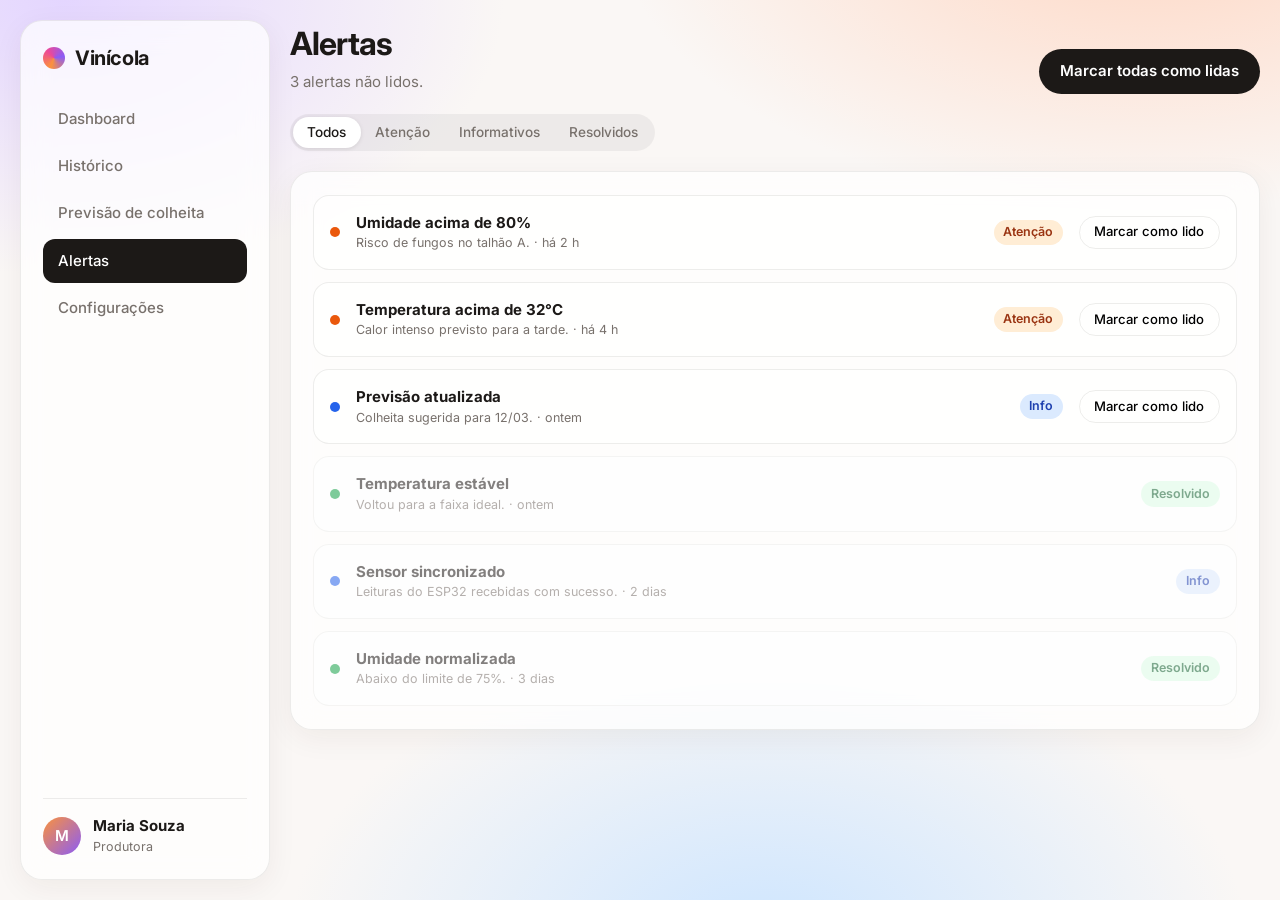
==== alertas.html @ 97172176 "atualização do front end" ====
<!DOCTYPE html>
<html lang="pt-BR">
<head>
  <meta charset="utf-8">
  <meta name="viewport" content="width=device-width, initial-scale=1">
  <title>Alertas · Vinícola</title>
  <link rel="preconnect" href="https://fonts.googleapis.com">
  <link rel="stylesheet" href="https://fonts.googleapis.com/css2?family=Inter:wght@400;500;600;700&display=swap">
  <link rel="stylesheet" href="css/style.css">
</head>
<body>
  <div class="app">
    <aside class="side card" id="menu"></aside>

    <main>
      <header class="topo">
        <div>
          <h1>Alertas</h1>
          <p class="sub" id="resumo"></p>
        </div>
        <button class="pill" id="todas">Marcar todas como lidas</button>
      </header>

      <div class="seg" id="filtros">
        <button class="on" data-f="todos">Todos</button>
        <button data-f="warn">Atenção</button>
        <button data-f="info">Informativos</button>
        <button data-f="ok">Resolvidos</button>
      </div>

      <section class="card"><div class="lista" id="lista"></div></section>
    </main>
  </div>

  <script src="js/layout.js"></script>
  <script src="js/alertas.js"></script>
</body>
</html>
---- css/style.css ----
:root {
  --ink: #1c1917;
  --mut: #78716c;
  --line: rgba(28, 25, 23, 0.08);
  --glass: rgba(255, 255, 255, 0.72);
  --grape: #7c3aed;
  --leaf: #16a34a;
  --warn: #ea580c;
  --info: #2563eb;
}
* { box-sizing: border-box; }
body {
  margin: 0;
  color: var(--ink);
  font: 15px/1.5 "Inter", system-ui, -apple-system, "Segoe UI", sans-serif;
  background:
    radial-gradient(900px 500px at 90% -10%, #ffd6c2 0, transparent 60%),
    radial-gradient(800px 500px at 5% 0%, #e4d6ff 0, transparent 55%),
    radial-gradient(800px 500px at 60% 105%, #cde5ff 0, transparent 60%),
    #faf7f5;
  background-attachment: fixed;
}
h1, h2, p { margin: 0; }
h1 { font-size: 2rem; font-weight: 700; letter-spacing: -0.03em; }
h2 { font-size: 1.05rem; font-weight: 600; letter-spacing: -0.01em; }
a { color: inherit; text-decoration: none; }
button { font: inherit; cursor: pointer; border: 0; }
:focus-visible { outline: 3px solid var(--grape); outline-offset: 2px; }

/* ===== Estrutura ===== */
.app { display: grid; grid-template-columns: 250px 1fr; gap: 1.25rem; max-width: 1280px; margin: 0 auto; padding: 1.25rem; }
main { display: grid; gap: 1.25rem; align-content: start; min-width: 0; }
.card {
  background: var(--glass);
  backdrop-filter: blur(14px);
  -webkit-backdrop-filter: blur(14px);
  border: 1px solid var(--line);
  border-radius: 22px;
  padding: 1.4rem;
  box-shadow: 0 8px 30px rgba(60, 40, 20, 0.06);
}
.grid2 { display: grid; grid-template-columns: 1fr 1fr; gap: 1.25rem; }
.grow { flex: 1; }

/* ===== Menu lateral ===== */
.side { position: sticky; top: 1.25rem; height: calc(100vh - 2.5rem); display: flex; flex-direction: column; gap: 1.5rem; }
.logo { display: flex; align-items: center; gap: 0.6rem; font-size: 1.25rem; font-weight: 700; letter-spacing: -0.02em; }
.logo-dot { width: 22px; height: 22px; border-radius: 50%; background: conic-gradient(from 200deg, #fb923c, #ec4899, #8b5cf6, #fb923c); }
nav { display: grid; gap: 0.25rem; }
nav a { padding: 0.65rem 0.9rem; border-radius: 12px; color: var(--mut); font-weight: 500; transition: background 0.2s; }
nav a:hover { background: rgba(0, 0, 0, 0.04); }
nav a.on { background: var(--ink); color: #fff; }
.perfil { margin-top: auto; display: flex; gap: 0.7rem; align-items: center; padding-top: 1rem; border-top: 1px solid var(--line); }
.perfil small { display: block; color: var(--mut); }
.avatar { width: 38px; height: 38px; border-radius: 50%; display: grid; place-items: center; color: #fff; font-weight: 600; background: linear-gradient(135deg, #fb923c, #8b5cf6); }

/* ===== Topo da página ===== */
.topo { display: flex; justify-content: space-between; align-items: flex-end; gap: 1rem; flex-wrap: wrap; }
.data { color: var(--mut); font-size: 0.85rem; text-transform: capitalize; margin-bottom: 0.2rem; }
.sub { color: var(--mut); margin-top: 0.2rem; }
.pill { background: var(--ink); color: #fff; padding: 0.7rem 1.3rem; border-radius: 999px; font-weight: 600; transition: transform 0.15s; }
.pill:hover { transform: translateY(-1px); }

/* ===== Indicadores ===== */
.kpis { display: grid; grid-template-columns: repeat(4, 1fr); gap: 1.25rem; }
.rot { color: var(--mut); font-size: 0.85rem; font-weight: 500; }
.val { font-size: 2.4rem; font-weight: 700; letter-spacing: -0.04em; margin: 0.3rem 0; }
.val.sm { font-size: 1.55rem; padding: 0.65rem 0; }
.tag { display: inline-block; font-size: 0.78rem; font-weight: 600; padding: 0.2rem 0.6rem; border-radius: 999px; }
.tag.ok { background: #dcfce7; color: #166534; }
.tag.warn { background: #ffedd5; color: #9a3412; }
.tag.inf { background: #dbeafe; color: #1e40af; }
.barra { height: 8px; background: rgba(0, 0, 0, 0.07); border-radius: 99px; overflow: hidden; margin-top: 0.9rem; }
.barra i { display: block; height: 100%; width: 0; border-radius: 99px; background: linear-gradient(90deg, #60a5fa, #8b5cf6); transition: width 0.8s; }

/* ===== Gráfico e alertas do dashboard ===== */
.duo { display: grid; grid-template-columns: 2fr 1fr; gap: 1.25rem; }
.card-head { display: flex; justify-content: space-between; align-items: center; margin-bottom: 1rem; gap: 1rem; }
.seg { display: flex; background: rgba(0, 0, 0, 0.05); border-radius: 999px; padding: 3px; width: fit-content; }
.seg button { background: transparent; padding: 0.35rem 0.9rem; border-radius: 999px; font-size: 0.85rem; font-weight: 500; color: var(--mut); }
.seg button.on { background: #fff; color: var(--ink); box-shadow: 0 1px 4px rgba(0, 0, 0, 0.1); }
.chart { position: relative; height: 290px; }
.alertas { list-style: none; padding: 0; margin: 1rem 0 0; display: grid; gap: 0.9rem; }
.alertas li { display: flex; gap: 0.8rem; align-items: flex-start; }
.alertas small { display: block; color: var(--mut); }
.dot { width: 10px; height: 10px; border-radius: 50%; margin-top: 0.45rem; flex: none; }
.dot.warn { background: var(--warn); }
.dot.ok { background: var(--leaf); }
.dot.info { background: var(--info); }

/* ===== Tabelas ===== */
.scroll { overflow-x: auto; margin-top: 0.8rem; }
table { width: 100%; border-collapse: collapse; }
th { text-align: left; font-size: 0.78rem; color: var(--mut); font-weight: 500; text-transform: uppercase; letter-spacing: 0.04em; }
th, td { padding: 0.75rem 0.5rem; border-bottom: 1px solid var(--line); }
tbody tr:last-child td { border-bottom: 0; }

/* ===== Formulários ===== */
.campo { display: grid; gap: 0.35rem; margin-top: 1rem; }
.campo label { font-size: 0.85rem; font-weight: 500; color: var(--mut); }
input, select {
  font: inherit; width: 100%; padding: 0.7rem 0.9rem; border-radius: 12px;
  border: 1px solid var(--line); background: #fff; color: var(--ink);
}
select.mini { width: auto; padding: 0.45rem 0.9rem; border-radius: 999px; }
.linha { display: flex; justify-content: space-between; align-items: center; gap: 1rem; padding: 0.85rem 0; border-bottom: 1px solid var(--line); }
.linha:last-child { border-bottom: 0; }

/* Interruptor */
input.sw {
  appearance: none; -webkit-appearance: none; width: 44px; height: 26px; padding: 0;
  border-radius: 99px; background: #d6d3d1; position: relative; cursor: pointer;
  border: 0; transition: background 0.2s; flex: none;
}
input.sw::after {
  content: ""; position: absolute; top: 3px; left: 3px; width: 20px; height: 20px;
  border-radius: 50%; background: #fff; transition: left 0.2s; box-shadow: 0 1px 3px rgba(0, 0, 0, 0.25);
}
input.sw:checked { background: var(--grape); }
input.sw:checked::after { left: 21px; }

/* ===== Previsão de colheita ===== */
.hero { background: linear-gradient(135deg, #7c3aed, #fb923c); color: #fff; border: 0; }
.hero-val { font-size: 2.6rem; font-weight: 700; letter-spacing: -0.04em; margin: 0.3rem 0; }
.dias { display: grid; grid-template-columns: repeat(7, 1fr); gap: 0.75rem; margin-top: 1rem; }
.dia { display: grid; gap: 0.25rem; justify-items: center; text-align: center; padding: 1rem 0.4rem; border-radius: 18px; background: rgba(255, 255, 255, 0.6); border: 1px solid var(--line); }
.dia small { color: var(--mut); }
.dia .ic { font-size: 1.8rem; }
.dia.best { background: var(--ink); color: #fff; }
.dia.best small { color: #d6d3d1; }
.nota { margin-top: 1rem; font-size: 0.85rem; }
.prog .barra { margin: 0 0 0.6rem; }
.prog .linha { border: 0; padding: 0.4rem 0 0.2rem; }

/* ===== Central de alertas ===== */
.lista { display: grid; gap: 0.75rem; }
.alerta { display: flex; align-items: center; gap: 1rem; padding: 1rem; border-radius: 16px; background: rgba(255, 255, 255, 0.65); border: 1px solid var(--line); transition: opacity 0.2s; }
.alerta small { display: block; color: var(--mut); }
.alerta .dot { margin: 0; }
.alerta.lida { opacity: 0.55; }
.mini-btn { background: transparent; border: 1px solid var(--line); border-radius: 999px; padding: 0.35rem 0.9rem; font-size: 0.82rem; font-weight: 500; }
.mini-btn:hover { background: rgba(0, 0, 0, 0.05); }

/* ===== Aviso (toast) ===== */
.toast { position: fixed; bottom: 1.5rem; left: 50%; transform: translate(-50%, 120px); background: var(--ink); color: #fff; padding: 0.8rem 1.4rem; border-radius: 999px; font-weight: 500; transition: transform 0.3s; z-index: 10; }
.toast.show { transform: translate(-50%, 0); }

/* ===== Responsivo ===== */
@media (max-width: 1000px) {
  .kpis { grid-template-columns: repeat(2, 1fr); }
  .duo { grid-template-columns: 1fr; }
  .dias { grid-template-columns: repeat(4, 1fr); }
}
@media (max-width: 760px) {
  .app { grid-template-columns: 1fr; }
  .side { position: static; height: auto; flex-direction: row; flex-wrap: wrap; align-items: center; }
  nav { display: flex; flex-wrap: wrap; }
  .perfil { display: none; }
  .grid2 { grid-template-columns: 1fr; }
  .alerta { flex-wrap: wrap; }
}
@media (max-width: 520px) {
  .kpis { grid-template-columns: 1fr; }
  .dias { grid-template-columns: repeat(2, 1fr); }
  h1 { font-size: 1.6rem; }
  .hero-val { font-size: 2rem; }
}
@media (prefers-reduced-motion: reduce) { * { transition: none !important; } }
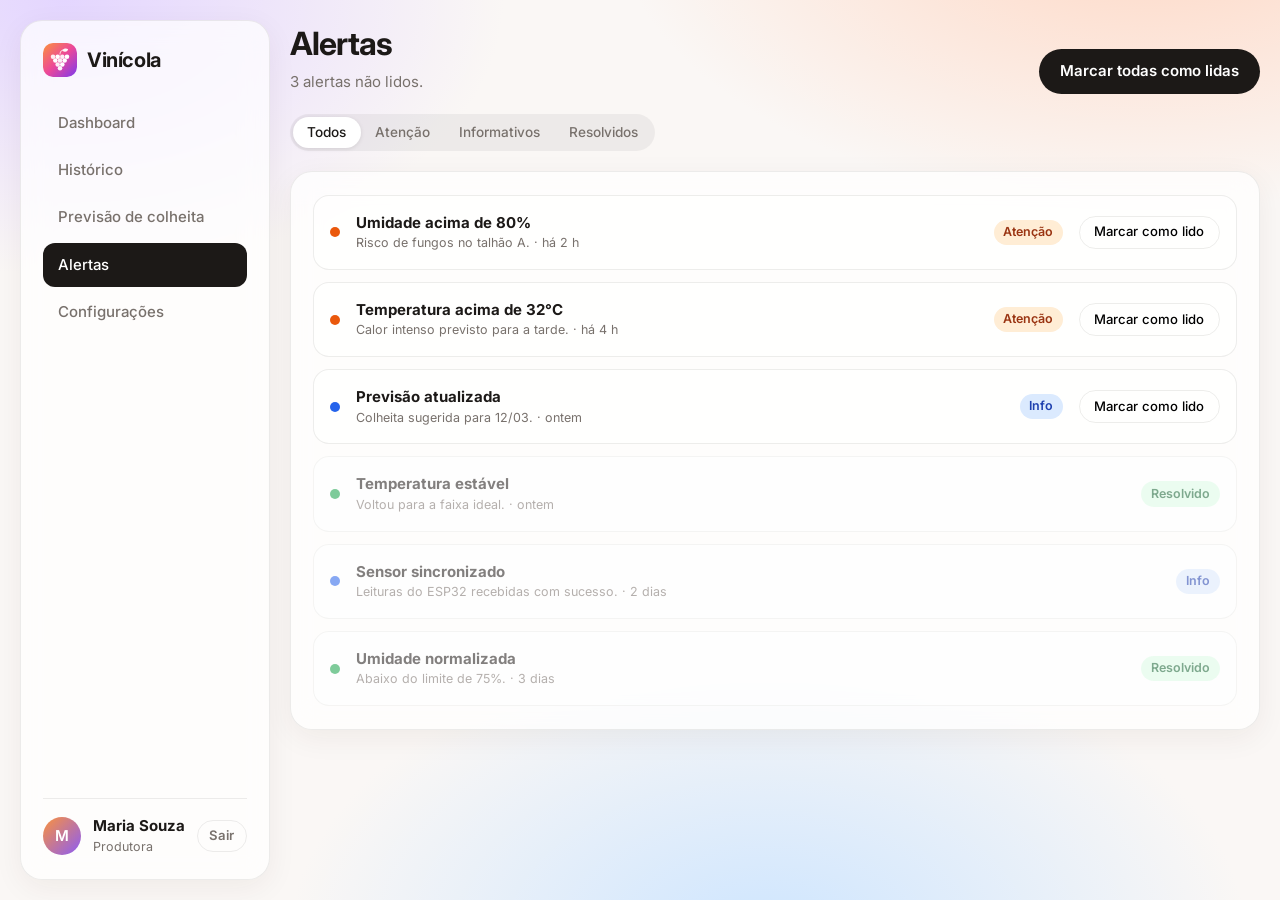
==== commit 1530e296: "update visual do front" ====
--- a/alertas.html
+++ b/alertas.html
@@ -4,6 +4,7 @@
   <meta charset="utf-8">
   <meta name="viewport" content="width=device-width, initial-scale=1">
   <title>Alertas · Vinícola</title>
+  <link rel="icon" href="imagens/logo-icone.svg" type="image/svg+xml">
   <link rel="preconnect" href="https://fonts.googleapis.com">
   <link rel="stylesheet" href="https://fonts.googleapis.com/css2?family=Inter:wght@400;500;600;700&display=swap">
   <link rel="stylesheet" href="css/style.css">
--- a/css/style.css
+++ b/css/style.css
@@ -45,7 +45,7 @@
 /* ===== Menu lateral ===== */
 .side { position: sticky; top: 1.25rem; height: calc(100vh - 2.5rem); display: flex; flex-direction: column; gap: 1.5rem; }
 .logo { display: flex; align-items: center; gap: 0.6rem; font-size: 1.25rem; font-weight: 700; letter-spacing: -0.02em; }
-.logo-dot { width: 22px; height: 22px; border-radius: 50%; background: conic-gradient(from 200deg, #fb923c, #ec4899, #8b5cf6, #fb923c); }
+.logo img { display: block; flex: none; border-radius: 10px; }
 nav { display: grid; gap: 0.25rem; }
 nav a { padding: 0.65rem 0.9rem; border-radius: 12px; color: var(--mut); font-weight: 500; transition: background 0.2s; }
 nav a:hover { background: rgba(0, 0, 0, 0.04); }
@@ -53,6 +53,8 @@
 .perfil { margin-top: auto; display: flex; gap: 0.7rem; align-items: center; padding-top: 1rem; border-top: 1px solid var(--line); }
 .perfil small { display: block; color: var(--mut); }
 .avatar { width: 38px; height: 38px; border-radius: 50%; display: grid; place-items: center; color: #fff; font-weight: 600; background: linear-gradient(135deg, #fb923c, #8b5cf6); }
+.sair { font-size: 0.82rem; font-weight: 600; color: var(--mut); padding: 0.3rem 0.7rem; border-radius: 999px; border: 1px solid var(--line); }
+.sair:hover { background: rgba(0, 0, 0, 0.05); color: var(--ink); }
 
 /* ===== Topo da página ===== */
 .topo { display: flex; justify-content: space-between; align-items: flex-end; gap: 1rem; flex-wrap: wrap; }
@@ -145,11 +147,48 @@
 .toast { position: fixed; bottom: 1.5rem; left: 50%; transform: translate(-50%, 120px); background: var(--ink); color: #fff; padding: 0.8rem 1.4rem; border-radius: 999px; font-weight: 500; transition: transform 0.3s; z-index: 10; }
 .toast.show { transform: translate(-50%, 0); }
 
+/* ===== Tela de login ===== */
+.login { display: grid; grid-template-columns: 1.1fr 1fr; min-height: 100vh; }
+
+.login-brand {
+  display: flex; flex-direction: column; justify-content: space-between; gap: 2rem;
+  padding: 2.5rem; color: #fff;
+  background:
+    radial-gradient(600px 400px at 90% 10%, rgba(251, 146, 60, 0.55), transparent 60%),
+    radial-gradient(600px 500px at 0% 100%, rgba(236, 72, 153, 0.45), transparent 60%),
+    linear-gradient(135deg, #5b21b6, #7c3aed);
+}
+.login-brand h1 { font-size: 2.6rem; line-height: 1.1; max-width: 460px; margin-bottom: 1rem; }
+.login-brand p { max-width: 420px; opacity: 0.9; font-size: 1.05rem; }
+.brand-stats { display: flex; gap: 2rem; flex-wrap: wrap; }
+.brand-stats div { display: grid; }
+.brand-stats strong { font-size: 1.7rem; letter-spacing: -0.03em; }
+.brand-stats span { font-size: 0.85rem; opacity: 0.8; }
+
+.login-form { display: grid; place-items: center; padding: 1.5rem; }
+.login-card { width: 100%; max-width: 420px; padding: 2rem; }
+.login-titulo { font-size: 1.6rem; letter-spacing: -0.03em; }
+.lbl { margin: 1.4rem 0 0.5rem; }
+.perfis { width: 100%; }
+.perfis button { flex: 1; }
+.linha-opcoes { display: flex; justify-content: flex-end; align-items: center; margin: 1rem 0 1.3rem; font-size: 0.88rem; }
+.link { color: var(--grape); font-weight: 600; }
+.link:hover { text-decoration: underline; }
+.pill.grande { width: 100%; padding: 0.85rem; font-size: 1rem; }
+.rodape-login { margin-top: 1.5rem; text-align: center; color: var(--mut); font-size: 0.9rem; }
+.demo { margin-top: 0.6rem; text-align: center; font-size: 0.78rem; color: var(--mut); opacity: 0.8; }
+
 /* ===== Responsivo ===== */
 @media (max-width: 1000px) {
   .kpis { grid-template-columns: repeat(2, 1fr); }
   .duo { grid-template-columns: 1fr; }
   .dias { grid-template-columns: repeat(4, 1fr); }
+}
+@media (max-width: 860px) {
+  .login { grid-template-columns: 1fr; }
+  .login-brand { padding: 1.75rem; gap: 1.25rem; }
+  .login-brand h1 { font-size: 1.8rem; }
+  .brand-stats { display: none; }
 }
 @media (max-width: 760px) {
   .app { grid-template-columns: 1fr; }
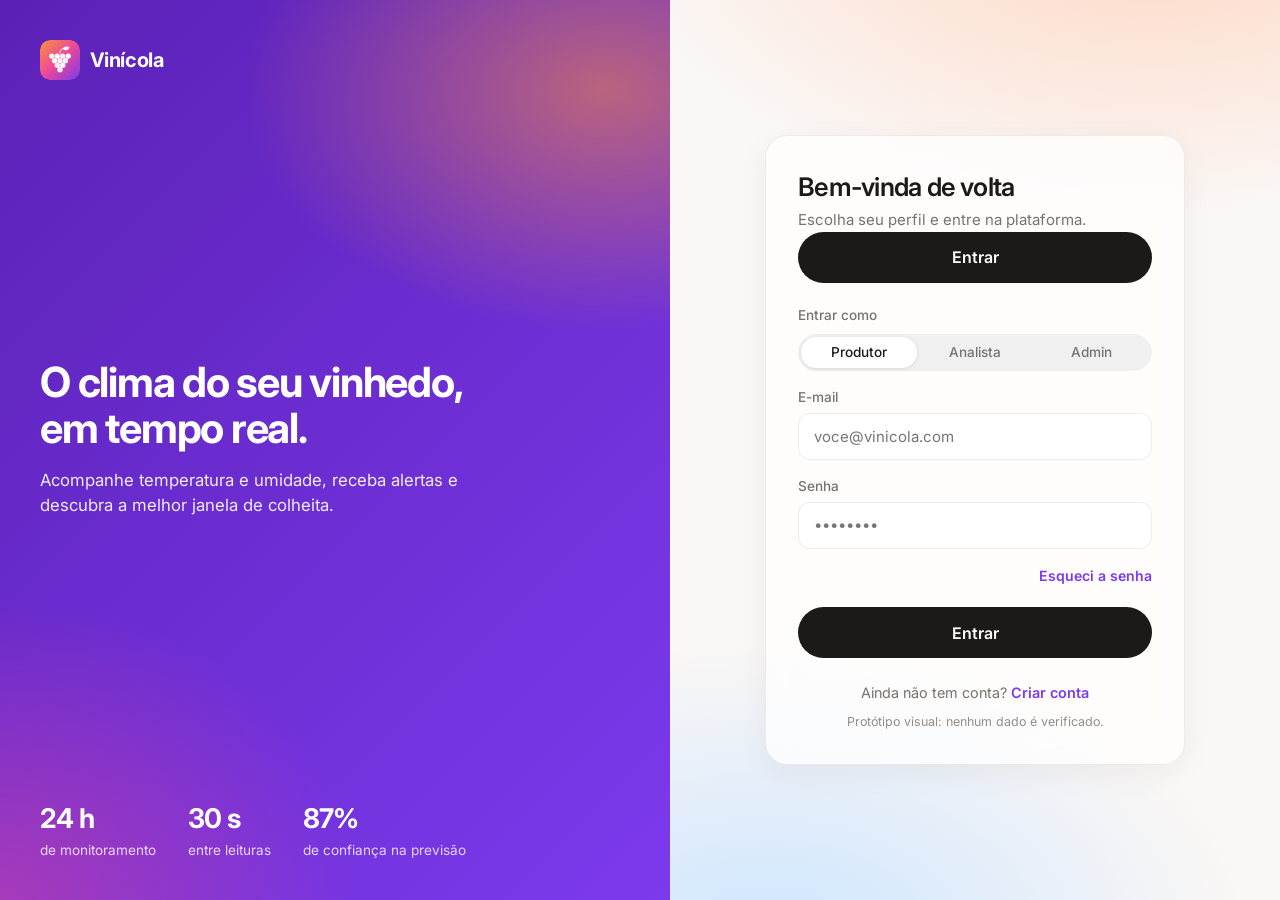
==== commit efffb853: "conexão api do back" ====
--- a/alertas.html
+++ b/alertas.html
@@ -33,6 +33,7 @@
     </main>
   </div>
 
+  <script src="js/api.js"></script>
   <script src="js/layout.js"></script>
   <script src="js/alertas.js"></script>
 </body>
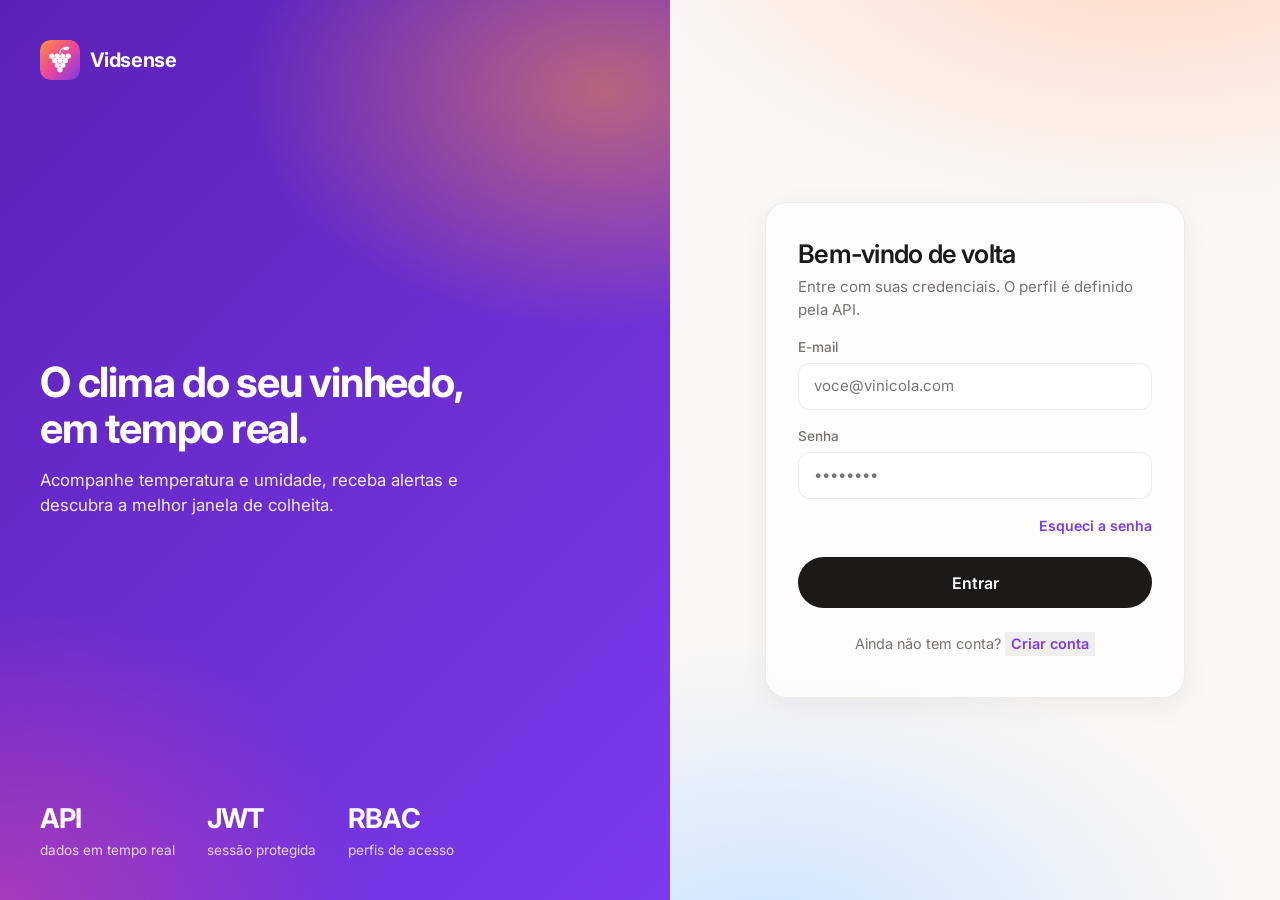
==== commit ddf73cb1: "att nome-aplicação" ====
--- a/alertas.html
+++ b/alertas.html
@@ -3,8 +3,8 @@
 <head>
   <meta charset="utf-8">
   <meta name="viewport" content="width=device-width, initial-scale=1">
-  <title>Alertas · Vinícola</title>
-  <link rel="icon" href="imagens/logo-icone.svg" type="image/svg+xml">
+  <title>Alertas · Vidsense</title>
+  <link rel="icon" href="imagens/logo-icone.png" type="image/png+xml">
   <link rel="preconnect" href="https://fonts.googleapis.com">
   <link rel="stylesheet" href="https://fonts.googleapis.com/css2?family=Inter:wght@400;500;600;700&display=swap">
   <link rel="stylesheet" href="css/style.css">
--- a/css/style.css
+++ b/css/style.css
@@ -52,8 +52,9 @@
 nav a.on { background: var(--ink); color: #fff; }
 .perfil { margin-top: auto; display: flex; gap: 0.7rem; align-items: center; padding-top: 1rem; border-top: 1px solid var(--line); }
 .perfil small { display: block; color: var(--mut); }
-.avatar { width: 38px; height: 38px; border-radius: 50%; display: grid; place-items: center; color: #fff; font-weight: 600; background: linear-gradient(135deg, #fb923c, #8b5cf6); }
-.sair { font-size: 0.82rem; font-weight: 600; color: var(--mut); padding: 0.3rem 0.7rem; border-radius: 999px; border: 1px solid var(--line); }
+.perfil .grow { min-width: 0; }
+.avatar { width: 38px; height: 38px; min-width: 38px; flex: none; aspect-ratio: 1 / 1; border-radius: 50%; display: grid; place-items: center; color: #fff; font-weight: 600; text-transform: uppercase; background: linear-gradient(135deg, #fb923c, #8b5cf6); }
+.sair { font-size: 0.82rem; font-weight: 600; color: var(--mut); padding: 0.3rem 0.7rem; border-radius: 999px; border: 1px solid var(--line); white-space: nowrap; flex: none; }
 .sair:hover { background: rgba(0, 0, 0, 0.05); color: var(--ink); }
 
 /* ===== Topo da página ===== */
@@ -63,8 +64,12 @@
 .pill { background: var(--ink); color: #fff; padding: 0.7rem 1.3rem; border-radius: 999px; font-weight: 600; transition: transform 0.15s; }
 .pill:hover { transform: translateY(-1px); }
 
+/* ===== Última leitura (F2) ===== */
+.ultima-leitura { margin: -0.5rem 0 0.25rem; font-size: 0.88rem; }
+.aviso-stale { display: inline-flex; align-items: center; gap: 0.6rem; padding: 0.5rem 0.9rem; background: #ffedd5; color: #9a3412; border-radius: 999px; font-weight: 500; border: 1px solid rgba(234, 88, 12, 0.2); }
+
 /* ===== Indicadores ===== */
-.kpis { display: grid; grid-template-columns: repeat(4, 1fr); gap: 1.25rem; }
+.kpis { display: grid; grid-template-columns: repeat(auto-fit, minmax(180px, 1fr)); gap: 1.25rem; }
 .rot { color: var(--mut); font-size: 0.85rem; font-weight: 500; }
 .val { font-size: 2.4rem; font-weight: 700; letter-spacing: -0.04em; margin: 0.3rem 0; }
 .val.sm { font-size: 1.55rem; padding: 0.65rem 0; }
@@ -134,6 +139,22 @@
 .prog .barra { margin: 0 0 0.6rem; }
 .prog .linha { border: 0; padding: 0.4rem 0 0.2rem; }
 
+/* Selo de previsão simulada (F5) */
+.selo-simulado {
+  display: flex;
+  flex-direction: column;
+  gap: 0.35rem;
+  background: rgba(255, 255, 255, 0.2);
+  padding: 0.75rem 1rem;
+  border-radius: 12px;
+  backdrop-filter: blur(8px);
+}
+.selo-simulado .aviso-texto {
+  color: #fff;
+  opacity: 0.95;
+  font-size: 0.85rem;
+}
+
 /* ===== Central de alertas ===== */
 .lista { display: grid; gap: 0.75rem; }
 .alerta { display: flex; align-items: center; gap: 1rem; padding: 1rem; border-radius: 16px; background: rgba(255, 255, 255, 0.65); border: 1px solid var(--line); transition: opacity 0.2s; }
@@ -160,6 +181,7 @@
 }
 .login-brand h1 { font-size: 2.6rem; line-height: 1.1; max-width: 460px; margin-bottom: 1rem; }
 .login-brand p { max-width: 420px; opacity: 0.9; font-size: 1.05rem; }
+.login-brand > div:nth-child(2) { margin: auto 0; }
 .brand-stats { display: flex; gap: 2rem; flex-wrap: wrap; }
 .brand-stats div { display: grid; }
 .brand-stats strong { font-size: 1.7rem; letter-spacing: -0.03em; }
@@ -177,6 +199,8 @@
 .pill.grande { width: 100%; padding: 0.85rem; font-size: 1rem; }
 .rodape-login { margin-top: 1.5rem; text-align: center; color: var(--mut); font-size: 0.9rem; }
 .demo { margin-top: 0.6rem; text-align: center; font-size: 0.78rem; color: var(--mut); opacity: 0.8; }
+.erro { color: #dc2626; font-size: 0.85rem; margin: 0.5rem 0; font-weight: 500; }
+.sucesso { color: #166534; font-size: 0.85rem; margin: 0.5rem 0; font-weight: 500; }
 
 /* ===== Responsivo ===== */
 @media (max-width: 1000px) {
